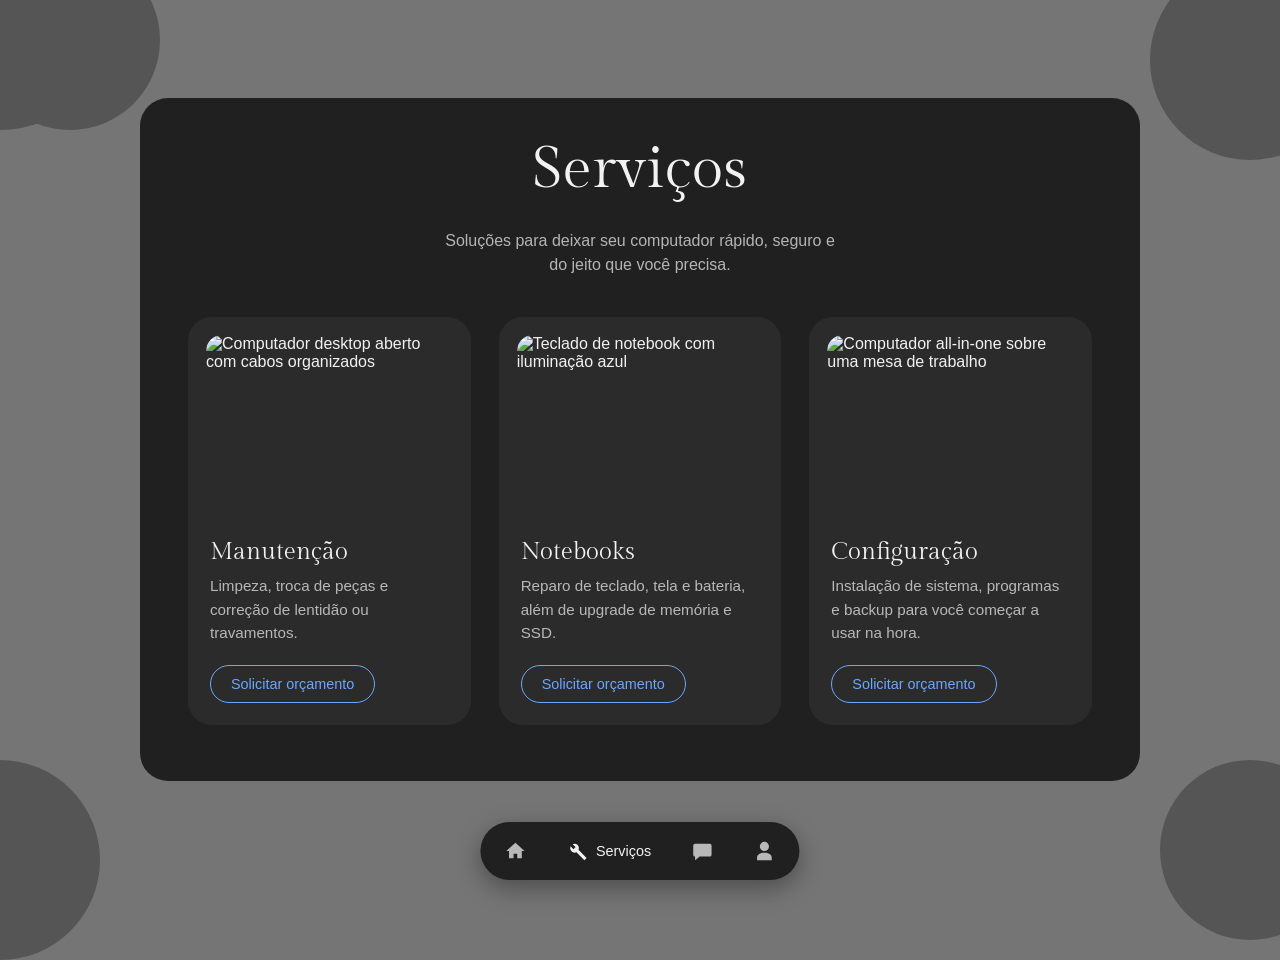
==== public/servicos.html @ 380e0617 "feat: add serviços page with service offerings and navigation" ====
<!DOCTYPE html>
<html lang="pt-BR">
<head>
  <meta charset="UTF-8">
  <meta name="viewport" content="width=device-width, initial-scale=1">
  <title>Serviços - RTS</title>
  <link rel="preconnect" href="https://fonts.googleapis.com">
  <link rel="preconnect" href="https://fonts.gstatic.com" crossorigin>
  <link href="https://fonts.googleapis.com/css2?family=Gilda+Display&family=DM+Sans:wght@400;500&display=swap" rel="stylesheet">
  <link rel="stylesheet" href="../assets/style/style.css">
</head>
<body>

    <span class="blob blob-tl"></span>
    <span class="blob blob-tr"></span>
    <br>
    <span class="blob blob-bl"></span>
    <span class="blob blob-br"></span>

  <main class="sv-painel">
    <header class="sv-topo">
      <h1>Serviços</h1>
      <p>Soluções para deixar seu computador rápido, seguro e do jeito que você precisa.</p>
    </header>

    <section class="sv-lista" aria-label="Lista de serviços">
      <article class="sv-card">
        <img src="img/servico-1.jpg" alt="Computador desktop aberto com cabos organizados">
        <h2>Manutenção</h2>
        <p>Limpeza, troca de peças e correção de lentidão ou travamentos.</p>
        <a class="sv-botao" href="#contato">Solicitar orçamento</a>
      </article>

      <article class="sv-card">
        <img src="img/servico-2.jpg" alt="Teclado de notebook com iluminação azul">
        <h2>Notebooks</h2>
        <p>Reparo de teclado, tela e bateria, além de upgrade de memória e SSD.</p>
        <a class="sv-botao" href="#contato">Solicitar orçamento</a>
      </article>

      <article class="sv-card">
        <img src="img/servico-3.jpg" alt="Computador all-in-one sobre uma mesa de trabalho">
        <h2>Configuração</h2>
        <p>Instalação de sistema, programas e backup para você começar a usar na hora.</p>
        <a class="sv-botao" href="#contato">Solicitar orçamento</a>
      </article>
    </section>
  </main>

  <nav class="sv-menu" aria-label="Navegação principal">
    <a href="../index.html" aria-label="Início">
      <svg viewBox="0 0 24 24" aria-hidden="true"><path d="M12 3 2 12h3v8h5v-5h4v5h5v-8h3z"/></svg>
      <span>Início</span>
    </a>
    <a href="servicos.html" class="sv-ativo" aria-current="page" aria-label="Serviços">
      <svg viewBox="0 0 24 24" aria-hidden="true"><path d="M22 19.6 13.4 11a5 5 0 0 0-6.6-6.5l3.2 3.2-2.3 2.3-3.2-3.2A5 5 0 0 0 11 13.4l8.600 8.600z"/></svg>
      <span>Serviços</span>
    </a>
    <a href="contato.html" aria-label="Contato">
      <svg viewBox="0 0 24 24" aria-hidden="true"><path d="M4 4h16a2 2 0 0 1 2 2v10a2 2 0 0 1-2 2H9l-5 4v-4a2 2 0 0 1-2-2V6a2 2 0 0 1 2-2z"/></svg>
      <span>Contato</span>
    </a>
    <a href="sobre.html" aria-label="Sobre">
      <svg viewBox="0 0 24 24" aria-hidden="true"><path d="M12 12a5 5 0 1 0 0-10 5 5 0 0 0 0 10zm0 2c-4.400 0-8 2.200-8 5v3h16v-3c0-2.800-3.600-5-8-5z"/></svg>
      <span>Sobre</span>
    </a>
  </nav>
</body>
</html>
---- assets/style/style.css ----
/* ---------- Variáveis ---------- */
:root {
    --fundo: #757575;
    --mancha: #555555;
    --card: #202020;
    --roxo: #9566cc;
    --roxo-escuro: #503c64;
    --texto: #f2f2f2;
    --icone-menu: #e0e0e0;
    --atd-item: #2b2b2b;
    --atd-texto: #f2f2f2;
    --atd-texto-suave: #b5b5b5;
    --sv-card-hover: #323232;
    --sv-texto: #f2f2f2;
    --sv-texto-suave: #b8b8b8;
    --sv-destaque: #6aa7ff; /* azul do teclado da imagem 2 */
    --sv-fonte-titulo: "Gilda Display", Georgia, serif;
    --sv-fonte-corpo: "DM Sans", system-ui, sans-serif;
}

* {
  margin: 0;
  padding: 0;
  box-sizing: border-box;
}

html,
body {
  height: 100%;
}

body {
  position: relative;
  min-height: 100vh;
  overflow: hidden;
  background: var(--fundo);
  font-family: "Roboto", sans-serif;
  color: var(--texto);
}

/* ---------- Manchas do fundo ---------- */
.blob {
  position: absolute;
  background: var(--mancha);
  border-radius: 50%;
  z-index: 0;
}

.blob-tl { width: 220px; height: 220px; top: -90px;  left: -110px; box-shadow: 70px 20px 0 -20px var(--mancha); }
.blob-tr { width: 200px; height: 200px; top: -40px;  right: -70px; }
.blob-bl { width: 200px; height: 200px; bottom: -60px; left: -100px; }
.blob-br { width: 180px; height: 180px; bottom: -40px; right: -60px; }

/* ---------- Card principal ---------- */
.card {
  position: absolute;
  top: 10%;
  left: 60px;
  width: 1000px;
  height: 600px;
  padding: 60px 40px;
  background: var(--card);
  border-radius: 30px;
  z-index: 1;
}


.linha{
    width: 423px;
    background-color: var(--roxo);
    height: 2px;
    margin: auto;
    
}

.atd-card {
    position: absolute;
    top: 15%;
    right: 15px;
    width: 500px;
    height: 500px;
    padding: 36px 20px;
    background: var(--card);
    color: var(--atd-texto);
    border-radius: 30px;
    z-index: 1;

}

.atd-card h2 {
  font-family: "Gilda Display", serif;
  font-weight: 400;
  font-size: 2.2rem;
  line-height: 1.1;
  text-align: center;

}
.atd-card .atd-divisor {
  width: 64px;
  height: 3px;
  margin: 20px auto 28px;
  border: 0;
  border-radius: 2px;
  background: var(--roxo);
}

.atd-lista {
    list-style: none;
    padding: 30px;
    margin-top: 64px;
    display: grid;
    gap: 10px;

}

.atd-lista li {
    display: flex;
    align-items: center;
    gap: 12px;
    padding: 12px;
    background: var(--atd-item);
    border-radius: 16px;
    transition: transform 0.2s, background 0.2s;

}
.atd-lista li:hover {
  transform: translateX(4px);
  background: #333;
}

.atd-lista i {
    flex: none;
    width: 38px;
    height: 38px;
    display: grid;
    place-items: center;
    border-radius: 12px;
    background: rgba(149, 102, 204, 0.18);
    color: var(--roxo);
    font-size: 1rem;

}
.atd-lista strong {
  display: block;
  font-weight: 500;
  font-size: 1rem;
}

.atd-lista span {
    display: block;
    font-size: 0.8rem;
    color: var(--atd-texto-suave);

}

h1 {
  font-family: "Gilda Display", serif;
  font-weight: 400;
  font-size: 3rem;
  line-height: 1.1;
  margin-bottom: 28px;
}

.destaque {
  color: var(--roxo);
}

.descricao {
  max-width: 480px;
  font-size: 1rem;
  line-height: 1.4;
}

/* ---------- Ícones de serviços ---------- */
.servicos {
  position: absolute;
  left: 70px;
  bottom: 70px;
  display: flex;
  gap: 90px;
  list-style: none;
  font-size: 3rem;
  color: var(--roxo);
}

/* ---------- Imagem ---------- */
.foto {
  position: absolute;
  top: 97px;
  left: 750px;
  width: 524px;
  height: 420px;
  object-fit: cover;
  border-radius: 28px;
}

/* ---------- Menu inferior ---------- */
.menu {
  position: absolute;
  bottom: 20px;
  left: 50%;
  transform: translateX(-50%);
  width: 670px;
  height: 50px;
  display: flex;
  justify-content: center;
  align-items: center;
  gap: 50px;
  background: var(--card);
  border-radius: 40px;
  z-index: 2;
}

.menu a {
  color: var(--icone-menu);
  font-size: 1.7rem;
  text-decoration: none;
  transition: color 0.2s;
}

.menu a:hover,
.menu a:focus-visible {
  color: var(--roxo);
}

/* ---------- Responsivo ---------- */
@media (max-width: 1100px) {
  body {
    overflow: auto;
    padding: 20px 20px 90px;
  }

  .card {
    position: relative;
    top: auto;
    left: auto;
    width: 100%;
    max-width: 700px;
    height: auto;
    margin: 0 auto;
    padding: 40px 28px;
  }

  .foto {
    position: static;
    display: block;
    width: 100%;
    height: auto;
    margin: 30px 0;
  }

  .servicos {
    position: static;
    justify-content: space-around;
    gap: 0;
  }

  .menu {
    position: fixed;
    width: calc(100% - 40px);
    max-width: 665px;
    gap: 0;
    justify-content: space-around;
  }
}
/* ---------- serviços ---------- */



/* manchas de fundo, como na tela original */


.sv-painel {
  max-width: 1000px;
  margin:80px auto;
  background: var(--card);
  border-radius: 28px;
  padding: 40px 48px 56px;
}

.sv-topo { text-align: center; margin-bottom: 40px; }

.sv-topo h1 {
  font-family: var(--sv-fonte-titulo);
  font-weight: 400;
  font-size: clamp(2.4rem, 5vw, 3.6rem);
  letter-spacing: 0.01em;
  line-height: 1.1;
}

.sv-topo p {
  max-width: 46ch;
  margin: 14px auto 0;
  color: var(--atd-texto-suave);
  line-height: 1.5;
}

.sv-lista {
  display: grid;
  grid-template-columns: repeat(3, 1fr);
  gap: 28px;
}

.sv-card {
  display: flex;
  flex-direction: column;
  background: var(--atd-item);
  border-radius: 24px;
  padding: 18px 18px 22px;
  transition: background 0.2s;
}
.sv-card:hover { background: var(--sv-card-hover); }

.sv-card img {
  width: 100%;
  aspect-ratio: 4 / 3;
  object-fit: cover;
  border-radius: 16px;
  display: block;
}

.sv-card h2 {
  font-family: var(--sv-fonte-titulo);
  font-weight: 400;
  font-size: 1.5rem;
  margin: 18px 4px 8px;
}

.sv-card p {
  color: var(--sv-texto-suave);
  font-size: 0.95rem;
  line-height: 1.55;
  margin: 0 4px 20px;
}

.sv-botao {
  margin-top: auto; /* alinha o botão na base de todos os cards */
  align-self: flex-start;
  margin-left: 4px;
  padding: 10px 20px;
  border-radius: 999px;
  border: 1px solid var(--sv-destaque);
  color: var(--sv-destaque);
  font-size: 0.9rem;
  font-weight: 500;
  text-decoration: none;
  transition: background 0.2s, color 0.2s;
}
.sv-botao:hover { background: var(--sv-destaque); color: var(--sv-painel); }

/* menu inferior */
.sv-menu {
  position: fixed;
  left: 50%;
  bottom: 20px;
  transform: translateX(-50%);
  display: flex;
  gap: 8px;
  padding: 8px;
  background: var(--card);
  border-radius: 999px;
  box-shadow: 0 8px 24px rgba(0, 0, 0, 0.35);
}

.sv-menu a {
  display: flex;
  align-items: center;
  gap: 8px;
  padding: 10px 16px;
  border-radius: 999px;
  color: var(--sv-texto-suave);
  text-decoration: none;
  font-size: 0.9rem;
  transition: background 0.2s, color 0.2s;
}

.sv-menu svg { 
  width: 22px; 
  height: 22px; 
  fill: currentColor; 
}

/* só a página atual mostra o texto */
.sv-menu a span { 
  display: none; 
}
.sv-menu a.sv-ativo span { 
  display: inline; 
}

.sv-menu a:hover { 
  color: var(--texto); 
}
.sv-menu a.sv-ativo { 
  background: var(--card); color: var(--texto); 
}

a:focus-visible { 
  outline: 2px solid var(--sv-destaque); outline-offset: 3px; 
}

/* responsivo */
@media (max-width: 900px) {
  .sv-lista { grid-template-columns: 1fr; max-width: 420px; margin: 0 auto; }
  .sv-painel { padding: 32px 20px 40px; }
}

@media (prefers-reduced-motion: reduce) {
  * { transition: none !important; }
}
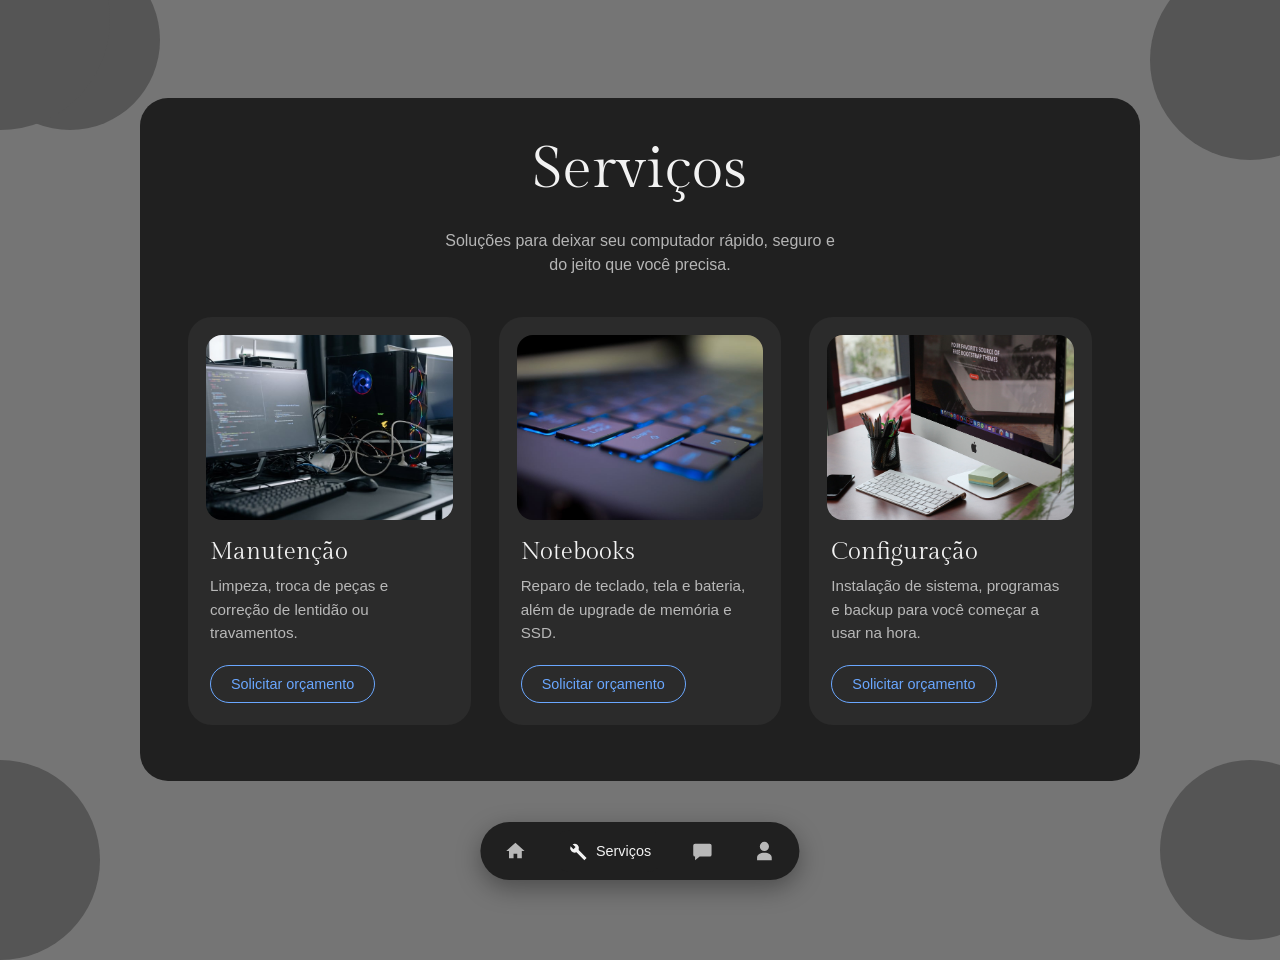
==== commit 07502b33: "Refactor code structure for improved readability and maintainability" ====
--- a/public/servicos.html
+++ b/public/servicos.html
@@ -25,21 +25,21 @@
 
     <section class="sv-lista" aria-label="Lista de serviços">
       <article class="sv-card">
-        <img src="img/servico-1.jpg" alt="Computador desktop aberto com cabos organizados">
+        <img src="../assets/images/note/desktop.jpg" alt="Computador desktop aberto com cabos organizados">
         <h2>Manutenção</h2>
         <p>Limpeza, troca de peças e correção de lentidão ou travamentos.</p>
         <a class="sv-botao" href="#contato">Solicitar orçamento</a>
       </article>
 
       <article class="sv-card">
-        <img src="img/servico-2.jpg" alt="Teclado de notebook com iluminação azul">
+        <img src="../assets/images/note/teclado.jpg" alt="Teclado de notebook com iluminação azul">
         <h2>Notebooks</h2>
         <p>Reparo de teclado, tela e bateria, além de upgrade de memória e SSD.</p>
         <a class="sv-botao" href="#contato">Solicitar orçamento</a>
       </article>
 
       <article class="sv-card">
-        <img src="img/servico-3.jpg" alt="Computador all-in-one sobre uma mesa de trabalho">
+        <img src="../assets/images/note/screen.jpg" alt="Computador all-in-one sobre uma mesa de trabalho">
         <h2>Configuração</h2>
         <p>Instalação de sistema, programas e backup para você começar a usar na hora.</p>
         <a class="sv-botao" href="#contato">Solicitar orçamento</a>
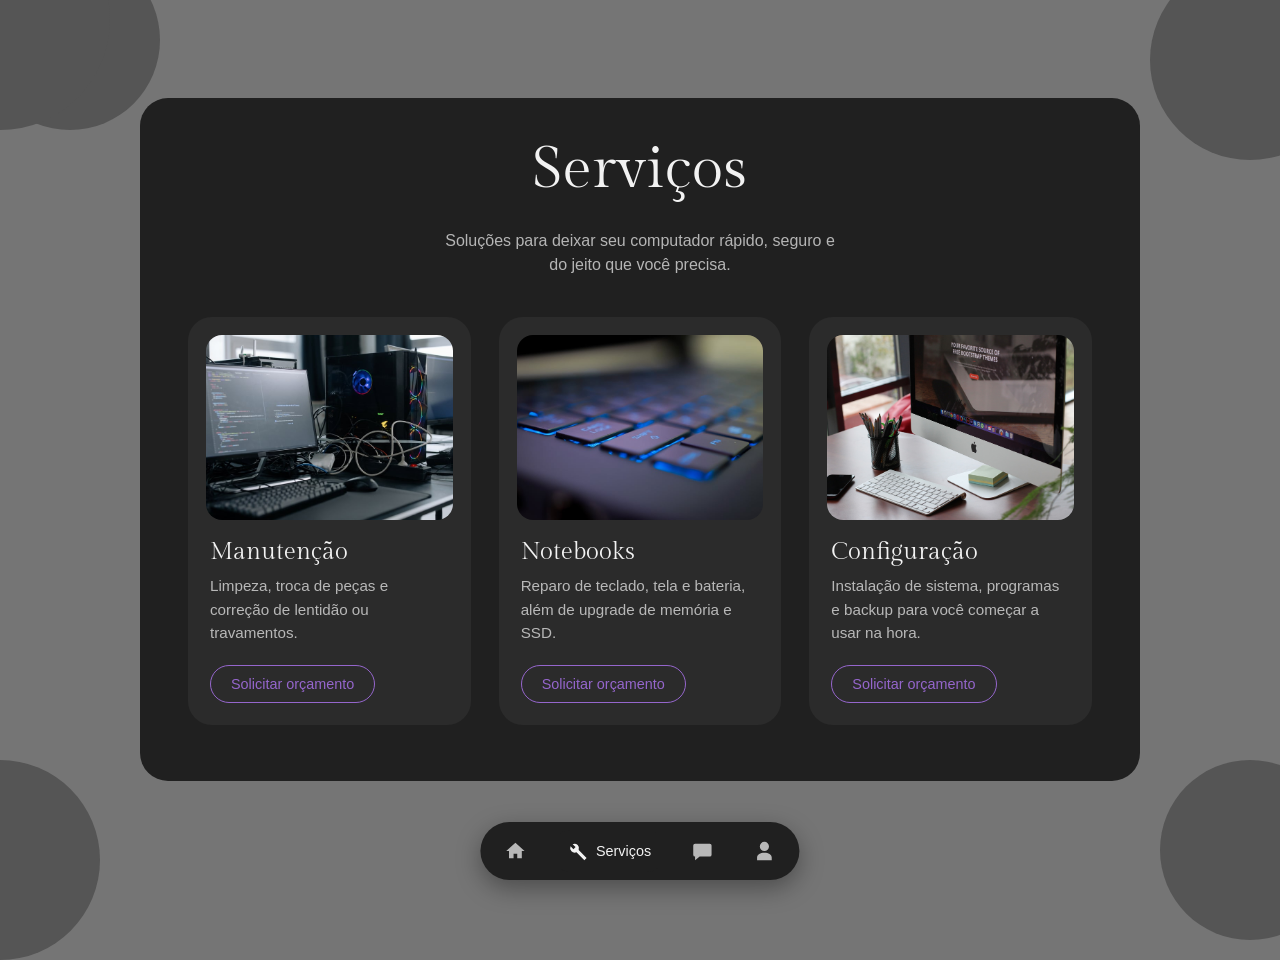
==== commit 986a907c: "feat: update service request links to direct to WhatsApp for easier contact" ====
--- a/public/servicos.html
+++ b/public/servicos.html
@@ -28,21 +28,24 @@
         <img src="../assets/images/note/desktop.jpg" alt="Computador desktop aberto com cabos organizados">
         <h2>Manutenção</h2>
         <p>Limpeza, troca de peças e correção de lentidão ou travamentos.</p>
-        <a class="sv-botao" href="#contato">Solicitar orçamento</a>
+        <a class="sv-botao"  href="https://wa.me/554784868092?text=Olá!%20Gostaria%20de%20solicitar%20um%20orçamento."
+        target="_blank">Solicitar orçamento</a>
       </article>
 
       <article class="sv-card">
         <img src="../assets/images/note/teclado.jpg" alt="Teclado de notebook com iluminação azul">
         <h2>Notebooks</h2>
         <p>Reparo de teclado, tela e bateria, além de upgrade de memória e SSD.</p>
-        <a class="sv-botao" href="#contato">Solicitar orçamento</a>
+        <a class="sv-botao"  href="https://wa.me/554784868092?text=Olá!%20Gostaria%20de%20solicitar%20um%20orçamento."
+        target="_blank">Solicitar orçamento</a>
       </article>
 
       <article class="sv-card">
         <img src="../assets/images/note/screen.jpg" alt="Computador all-in-one sobre uma mesa de trabalho">
         <h2>Configuração</h2>
         <p>Instalação de sistema, programas e backup para você começar a usar na hora.</p>
-        <a class="sv-botao" href="#contato">Solicitar orçamento</a>
+        <a class="sv-botao"  href="https://wa.me/554784868092?text=Olá!%20Gostaria%20de%20solicitar%20um%20orçamento."
+        target="_blank">Solicitar orçamento</a>
       </article>
     </section>
   </main>
--- a/assets/style/style.css
+++ b/assets/style/style.css
@@ -339,14 +339,14 @@
   margin-left: 4px;
   padding: 10px 20px;
   border-radius: 999px;
-  border: 1px solid var(--sv-destaque);
-  color: var(--sv-destaque);
+  border: 1px solid var(--roxo);
+  color: var(--roxo);
   font-size: 0.9rem;
   font-weight: 500;
   text-decoration: none;
   transition: background 0.2s, color 0.2s;
 }
-.sv-botao:hover { background: var(--sv-destaque); color: var(--sv-painel); }
+.sv-botao:hover { background: var(--roxo); color: var(--sv-painel); }
 
 /* menu inferior */
 .sv-menu {
